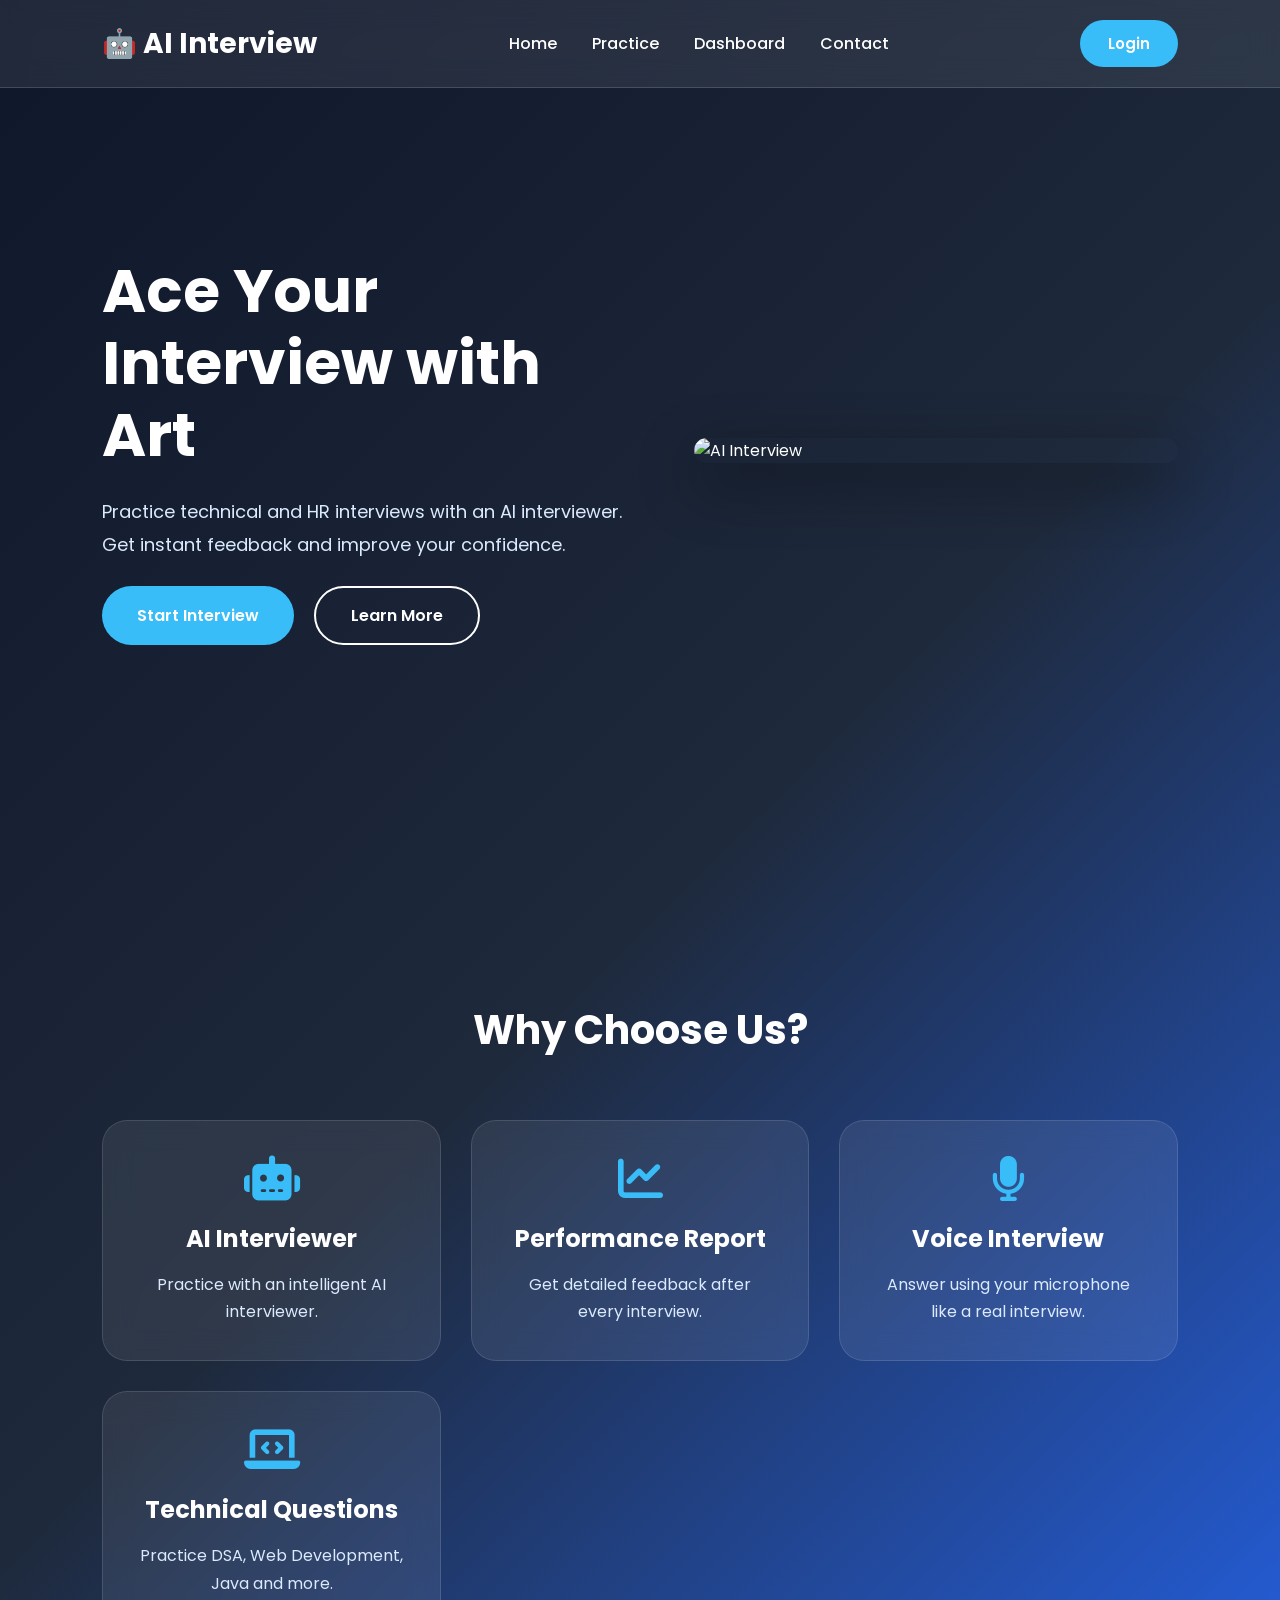
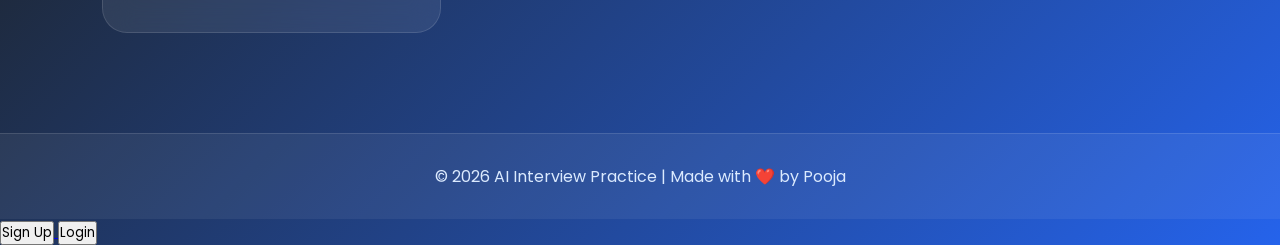
==== index.html @ 14b12733 "first commit - ai-interview-practice" ====
<!DOCTYPE html>
<html lang="en">

<head>
    <meta charset="UTF-8">
    <meta name="viewport" content="width=device-width, initial-scale=1.0">
    <title>AI Interview Practice</title>

    <link rel="stylesheet" href="style.css">

    <!-- Google Font -->
    <link href="https://fonts.googleapis.com/css2?family=Poppins:wght@300;400;600;700&display=swap" rel="stylesheet">

    <!-- Font Awesome -->
    <link rel="stylesheet" href="https://cdnjs.cloudflare.com/ajax/libs/font-awesome/6.5.2/css/all.min.css">

</head>

<body>

    <!-- Navbar -->

    <nav>

        <div class="logo">
            🤖 AI Interview
        </div>

        <ul>

            <li><a href="#">Home</a></li>

            <li><a href="#">Practice</a></li>

            <li><a href="#">Dashboard</a></li>

            <li><a href="#">Contact</a></li>

        </ul>

        <button class="login-btn">Login</button>

    </nav>


    <!-- Hero Section -->

    <section class="hero">

        <div class="left">

            <h1>
                Ace Your Interview with
                Artificial Intelligence
            </h1>

            <p>
                Practice technical and HR interviews with an AI interviewer.
                Get instant feedback and improve your confidence.
            </p>

            <div class="buttons">

                <button class="start">
                    Start Interview
                </button>

                <button class="learn">
                    Learn More
                </button>

            </div>

        </div>

        <div class="right">

            <img src="https://images.unsplash.com/photo-1677442136019-21780ecad995?w=700" alt="AI Interview">

        </div>

    </section>


    <!-- Features -->

    <section class="features">

        <h2>Why Choose Us?</h2>

        <div class="cards">

            <div class="card">

                <i class="fa-solid fa-robot"></i>

                <h3>AI Interviewer</h3>

                <p>
                    Practice with an intelligent AI interviewer.
                </p>

            </div>

            <div class="card">

                <i class="fa-solid fa-chart-line"></i>

                <h3>Performance Report</h3>

                <p>
                    Get detailed feedback after every interview.
                </p>

            </div>

            <div class="card">

                <i class="fa-solid fa-microphone"></i>

                <h3>Voice Interview</h3>

                <p>
                    Answer using your microphone like a real interview.
                </p>

            </div>

            <div class="card">

                <i class="fa-solid fa-laptop-code"></i>

                <h3>Technical Questions</h3>

                <p>
                    Practice DSA, Web Development, Java and more.
                </p>

            </div>

        </div>

    </section>


    <!-- Footer -->

    <footer>

        <p>
            © 2026 AI Interview Practice | Made with ❤️ by Anchal
        </p>

    </footer>

    <a href="pages/signup.html">
        <button>Sign Up</button>
    </a>

    <a href="pages/login.html">
        <button>Login</button>
    </a>

    <script src="script.js"></script>

</body>

</html>
---- style.css ----
/* ==========================
   Google Font
========================== */
@import url('https://fonts.googleapis.com/css2?family=Poppins:wght@300;400;500;600;700;800&display=swap');

*{
    margin:0;
    padding:0;
    box-sizing:border-box;
    font-family:'Poppins',sans-serif;
}

html{
    scroll-behavior:smooth;
}

body{
    background:linear-gradient(135deg,#0f172a,#1e293b,#2563eb);
    color:#fff;
    overflow-x:hidden;
}

/* ==========================
   Navbar
========================== */

nav{
    width:100%;
    display:flex;
    justify-content:space-between;
    align-items:center;
    padding:20px 8%;
    position:fixed;
    top:0;
    left:0;
    z-index:1000;
    backdrop-filter:blur(15px);
    background:rgba(255,255,255,0.08);
    border-bottom:1px solid rgba(255,255,255,.15);
}

.logo{
    font-size:28px;
    font-weight:700;
    color:#fff;
}

nav ul{
    display:flex;
    list-style:none;
    gap:35px;
}

nav ul li a{
    color:#fff;
    text-decoration:none;
    transition:.3s;
    font-weight:500;
}

nav ul li a:hover{
    color:#38bdf8;
}

.login-btn{
    padding:12px 28px;
    border:none;
    border-radius:50px;
    background:#38bdf8;
    color:#fff;
    cursor:pointer;
    font-size:15px;
    transition:.3s;
    font-weight:600;
}

.login-btn:hover{
    transform:translateY(-3px);
    background:#0ea5e9;
    box-shadow:0 10px 25px rgba(0,0,0,.3);
}

/* ==========================
 Hero Section
========================== */

.hero{
    width:100%;
    min-height:100vh;
    display:flex;
    justify-content:space-between;
    align-items:center;
    padding:120px 8%;
}

.left{
    width:50%;
}

.left h1{
    font-size:60px;
    line-height:1.2;
}

.left span{
    color:#38bdf8;
}

.left p{
    margin:25px 0;
    color:#dbeafe;
    line-height:1.8;
    font-size:18px;
}

.buttons{
    display:flex;
    gap:20px;
}

.start,
.learn{
    padding:15px 35px;
    border:none;
    border-radius:50px;
    cursor:pointer;
    transition:.3s;
    font-size:16px;
    font-weight:600;
}

.start{
    background:#38bdf8;
    color:white;
}

.learn{
    background:transparent;
    border:2px solid white;
    color:white;
}

.start:hover{
    transform:translateY(-5px);
    box-shadow:0 15px 30px rgba(56,189,248,.4);
}

.learn:hover{
    background:white;
    color:#0f172a;
}

/* ==========================
 Hero Image
========================== */

.right{
    width:45%;
    display:flex;
    justify-content:center;
}

.right img{
    width:100%;
    max-width:520px;
    border-radius:25px;
    box-shadow:0 20px 60px rgba(0,0,0,.45);
    transition:.4s;
}

.right img:hover{
    transform:scale(1.04);
}

/* ==========================
 Features
========================== */

.features{
    padding:100px 8%;
}

.features h2{
    text-align:center;
    font-size:40px;
    margin-bottom:60px;
}

.cards{
    display:grid;
    grid-template-columns:repeat(auto-fit,minmax(250px,1fr));
    gap:30px;
}

.card{
    background:rgba(255,255,255,.08);
    backdrop-filter:blur(15px);
    border-radius:25px;
    padding:35px;
    text-align:center;
    transition:.4s;
    border:1px solid rgba(255,255,255,.12);
}

.card:hover{
    transform:translateY(-10px);
    background:rgba(255,255,255,.12);
    box-shadow:0 20px 40px rgba(0,0,0,.25);
}

.card i{
    font-size:45px;
    color:#38bdf8;
    margin-bottom:20px;
}

.card h3{
    margin-bottom:15px;
    font-size:24px;
}

.card p{
    color:#dbeafe;
    line-height:1.7;
}

/* ==========================
 Footer
========================== */

footer{
    text-align:center;
    padding:30px;
    background:rgba(255,255,255,.06);
    border-top:1px solid rgba(255,255,255,.12);
}

footer p{
    color:#dbeafe;
}

/* ==========================
 Responsive
========================== */

@media(max-width:992px){

.hero{
    flex-direction:column-reverse;
    text-align:center;
    padding-top:140px;
}

.left,
.right{
    width:100%;
}

.left h1{
    font-size:42px;
}

.buttons{
    justify-content:center;
}

.right img{
    margin-bottom:50px;
}

nav ul{
    display:none;
}

}

@media(max-width:600px){

.left h1{
    font-size:34px;
}

.features h2{
    font-size:30px;
}

.login-btn{
    padding:10px 20px;
}

.start,
.learn{
    padding:13px 25px;
}

}
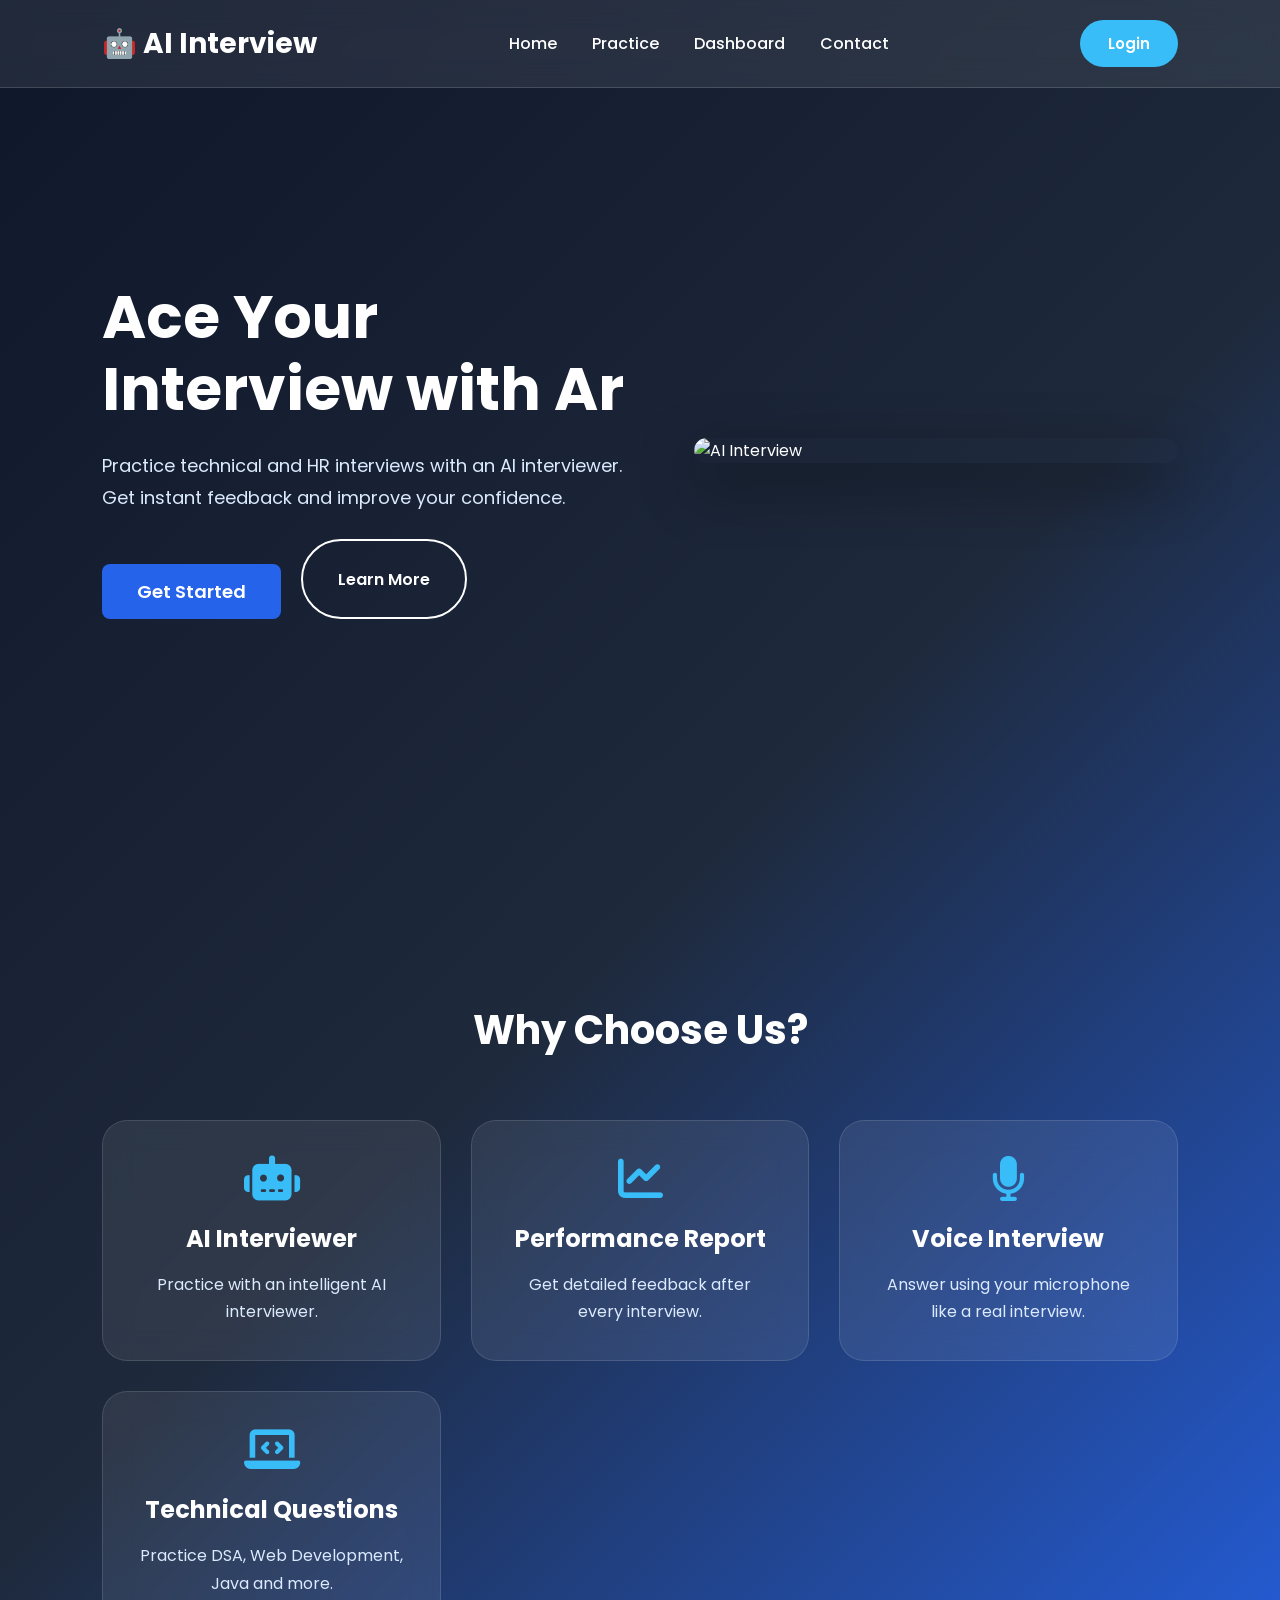
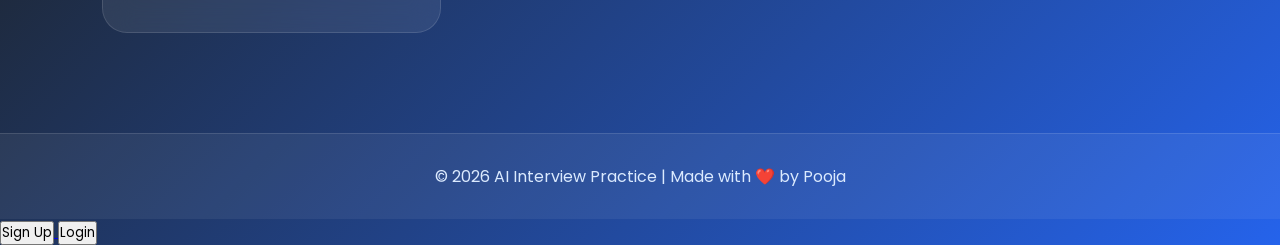
==== commit 0fdd5c76: "AI interview practice" ====
--- a/index.html
+++ b/index.html
@@ -61,8 +61,8 @@
 
             <div class="buttons">
 
-                <button class="start">
-                    Start Interview
+                <button class="get-start-btn" onclick="window.location.href='pages/signup.html'">
+                    Get Started
                 </button>
 
                 <button class="learn">
--- a/style.css
+++ b/style.css
@@ -293,4 +293,22 @@
     padding:13px 25px;
 }
 
+}
+
+.get-start-btn{
+    background: #2563eb;
+    color: white;
+    border: none;
+    padding: 14px 35px;
+    font-size: 18px;
+    font-weight: 600;
+    border-radius: 8px;
+    cursor: pointer;
+    margin-top: 25px;
+    transition: 0.3s ease;
+}
+
+.get-start-btn:hover{
+    background: #1d4ed8;
+    transform: translateY(-2px);
 }
